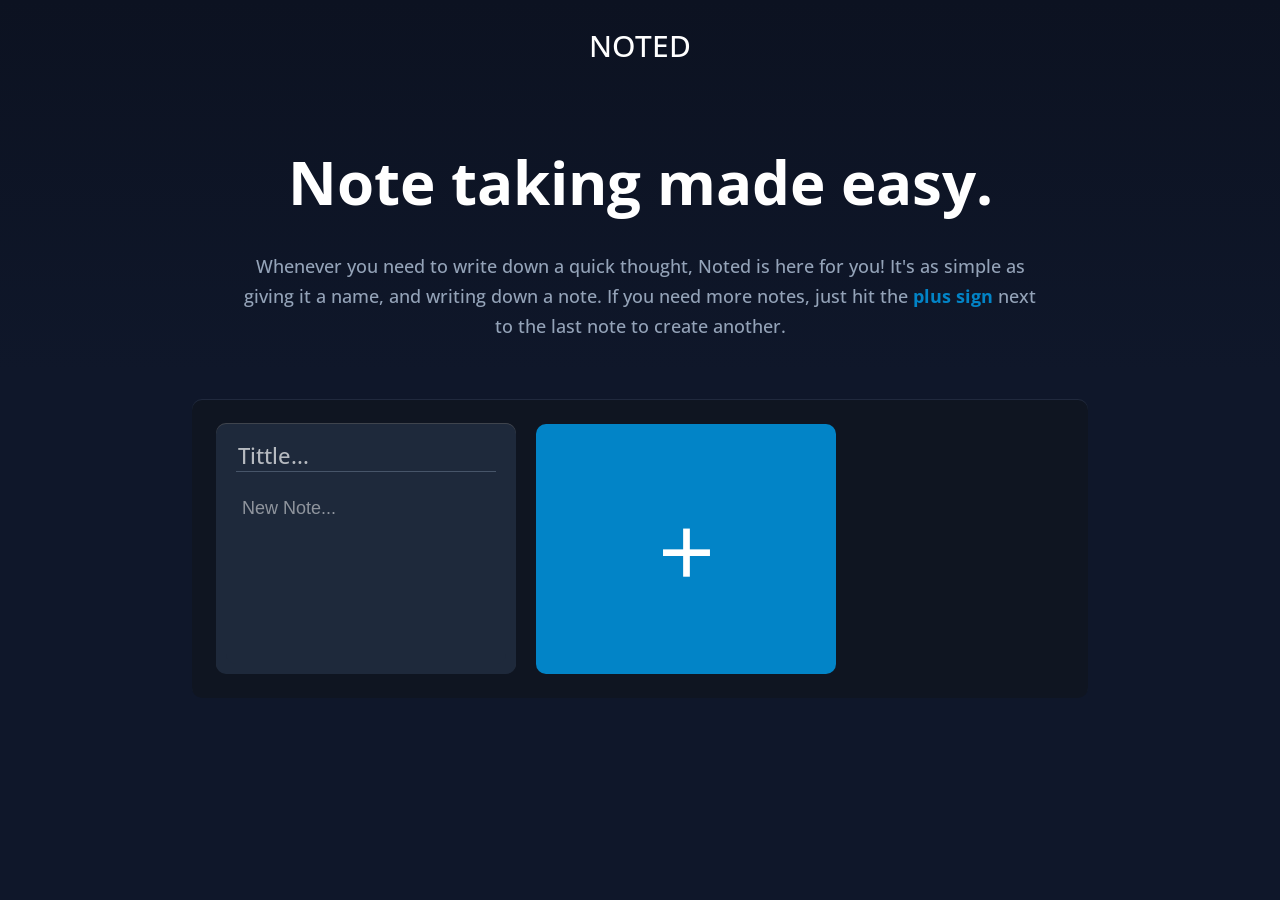
==== index.html @ 1e08ea76 "Rename app.html to index.html" ====
<!DOCTYPE html>
<html lang="en">
  <head>
    <meta charset="UTF-8" />
    <meta http-equiv="X-UA-Compatible" content="IE=edge" />
    <meta name="viewport" content="width=device-width, initial-scale=1.0" />
    <title>Noted</title>
    <link rel="stylesheet" href="src/main.css" />
    <link rel="preconnect" href="https://fonts.googleapis.com" />
    <link rel="preconnect" href="https://fonts.gstatic.com" crossorigin />
    <link
      href="https://fonts.googleapis.com/css2?family=Open+Sans:wght@400;500;700&display=swap"
      rel="stylesheet"
    />
    <script src="src/main.js" defer></script>
  </head>
  <body>
    <header>
      <nav>
        <img src="" alt="" />
        <h1>Noted</h1>
      </nav>
      <div class="text-cont">
        <h2>Note taking made easy.</h2>
        <p>
          Whenever you need to write down a quick thought, Noted is here for
          you! It's as simple as giving it a name, and writing down a note. If
          you need more notes, just hit the
          <span id="blue-span">plus sign</span> next to the last note to create
          another.
        </p>
      </div>
    </header>
    <section class="notes-app-cont">
      <main id="app">
        <!-- sticky note -->

        <div class="noteHead">
          <div class="inputContain">
            <input type="text" class="headerText" placeholder="Tittle..." />
          </div>
          <textarea class="note" placeholder="New Note..."></textarea>
        </div>

        <button type="button" class="add-note">+</button>
      </main>
    </section>
  </body>
</html>
---- src/main.css ----
* {
  box-sizing: border-box;
  caret-color: white;
  font-family: 'Open Sans', sans-serif;
}

body {
  display: flex;
  flex-direction: column;
  margin: 0;
  /* background-color: #0daa8b; */
  background-color: #0f172a;
  color: white;
  overflow-x: hidden;
}

/* Header */

header {
  width: 100vw;
  height: 400px;
  background: rgb(15,23,42);
background: linear-gradient(0deg, rgba(15,23,42,1) 7%, rgba(12,18,33,1) 100%);
}

nav {
  display: flex;
  justify-content: center;
  /* border: 1px solid #475569; */
  
}

h1 {
  font-size: 30px;
  font-weight: 500;
  text-transform: uppercase;
}

.text-cont {
  display: flex;
  flex-direction: column;
  justify-content: space-between;
  align-items: center;
  padding: 0 33rem;
}

h2 {
  font-size: 60px;
  text-align: center;
  margin-bottom: 10px;
}

p {
  color: #94a3b8;
  text-align: center;
  line-height: 30px;
  font-size: 18px;
  font-weight: 500;
}

#blue-span {
  color: #0284c7;
  font-weight: 700;
}

/* app */

.notes-app-cont {
  display: flex;
  flex-direction: column;
  justify-content: flex-end;
  width: 70%;
  margin-left: 15%;
  animation: notes-load 400ms ease-in;
}

#app {
  display: grid;
  /* sticky note at 200px width */
  grid-template-columns: repeat(auto-fill, 300px);
  padding: 24px;
  gap: 20px;
  background-color: #0f1521;
  border-radius: 10px;
  box-shadow: 0 -1px 0 0 #4755694b;
}

.note {
  height: 200px;
  color: white;
  box-sizing: border-box;
  padding: 16px;
  border-radius: 10px;
  border-top-right-radius: 0;
  border-top-left-radius: 0;
  background: #1e293b;
  border: none;
  resize: none;
  font-family: sans-serif;
  font-size: 18px;
  transition: 0.17s;
  line-height: 30px;
}

.note::placeholder {
  color: rgba(255, 255, 255, 0.5);
}

.note:focus, .note:active {
  outline: none;
 }

.noteHead {
  display: flex;
  flex-direction: column;
  justify-content: flex-end;
  border-radius: 10px;
  padding: 10px;
  height: 250px;
  background-color: #1e293b;
  box-shadow: 0 -1px 0 rgb(255, 255, 255, 20%);
  animation: notes-load 300ms ease-in;
}

.noteHead:hover {
  box-shadow: 0 0 0 3px #0284c7;
  transition: 0.15s;
}

.inputContain {
  display: flex;
  height: 20%;
  padding: 5px 10px;
  flex-direction: column;
  box-sizing: border-box;
  justify-content: flex-start;
  align-items: center;
}

.headerText {
  background-color: transparent;
  color: white;
  border: 1px solid #475569;
  border-top: none;
  border-right: none;
  border-left: none;
  height: 100%;
  width: 100%;
  font-size: 22px;
  font-weight: 500;
}

.headerText::placeholder {
  color: rgba(255, 255, 255, 0.677);
}

.headerText:focus, .headerText:active {
 outline: none;
}

.add-note {
  height: 250px;
  border: none;
  outline: none;
  background: #0284c7;
  border-radius: 10px;
  font-size: 100px;
  color: white;
  cursor: pointer;
  transition: background 0.15s;
}

.add-note:hover {
  background:#2ba5e2
}

/* animations */

@keyframes notes-load {
  0% {
    opacity: 0;
    transform: translateY(15%);
  }
  100% {
    opacity: 100;
  }
}

/* breakpoint */

@media (max-width: 1760px) {
  .text-cont {
    padding: 0 25rem ;
  }
}

@media (max-width: 1510px) {
  .text-cont {
    padding: 0 20rem ;
  }
}

@media (max-width: 1350px) {
  .text-cont {
    padding: 0 15rem ;
  }
}

@media (max-width: 1190px) {
  h2 {
    font-size: 40px;
  }
  p {
    font-size: 16px;
    line-height: 27px;
  }
  header {
    height: 350px;
  }
}

@media (max-width: 955px) {
  .text-cont {
    padding: 0 10rem ;
  }
}

@media (max-width: 790px) {
  .text-cont {
    padding: 0 5rem ;
  }
}

@media (max-width: 640px) {
  .text-cont {
    padding: 0 2rem;
  }
}

@media (max-width: 536px) {
  p {
    display: none;
  }
}
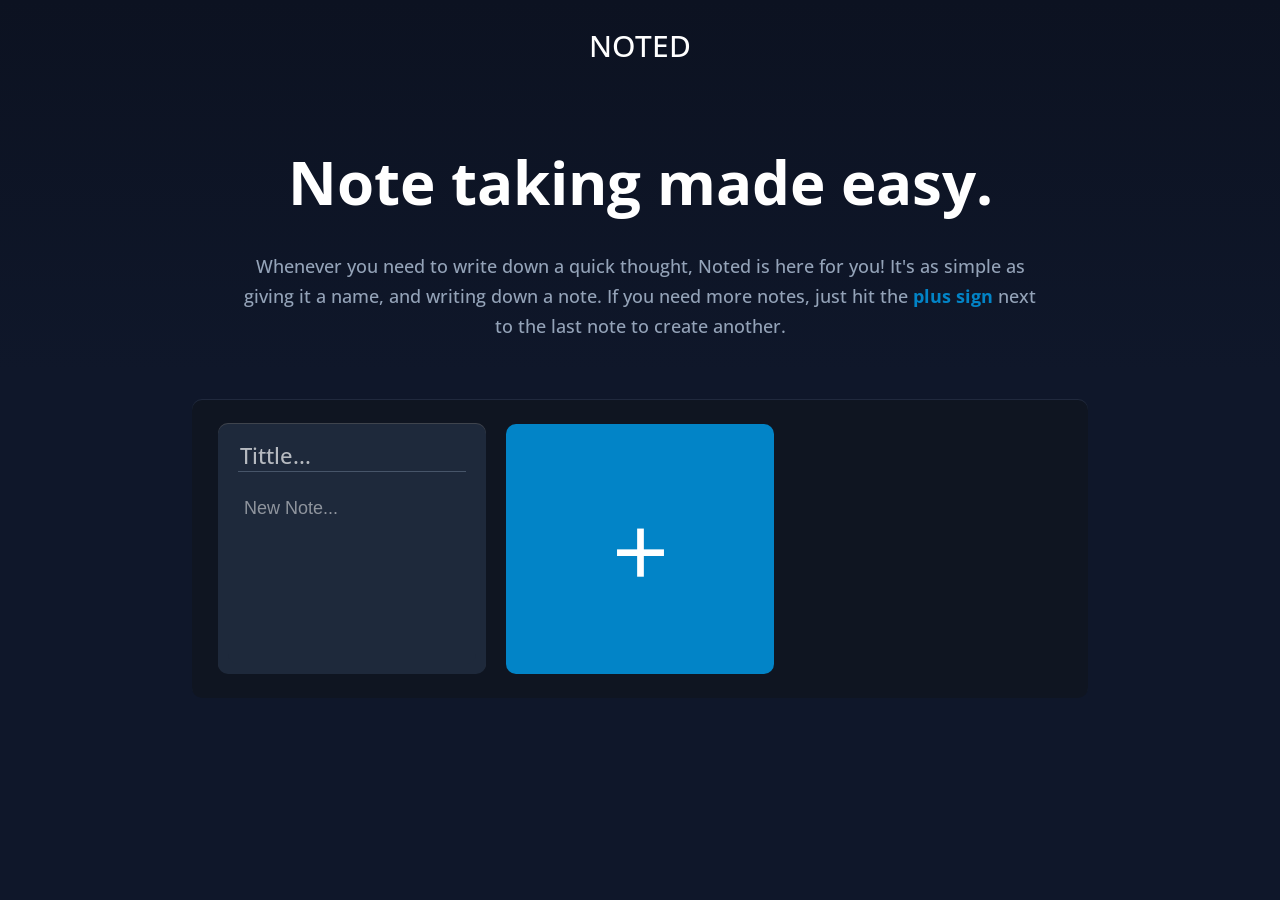
==== commit cf77bb56: "Updated Favicon" ====
--- a/index.html
+++ b/index.html
@@ -5,6 +5,7 @@
     <meta http-equiv="X-UA-Compatible" content="IE=edge" />
     <meta name="viewport" content="width=device-width, initial-scale=1.0" />
     <title>Noted</title>
+    <link rel="shortcut icon" type="image/svg" href="images/favicon.svg" />
     <link rel="stylesheet" href="src/main.css" />
     <link rel="preconnect" href="https://fonts.googleapis.com" />
     <link rel="preconnect" href="https://fonts.gstatic.com" crossorigin />
@@ -12,6 +13,7 @@
       href="https://fonts.googleapis.com/css2?family=Open+Sans:wght@400;500;700&display=swap"
       rel="stylesheet"
     />
+
     <script src="src/main.js" defer></script>
   </head>
   <body>
--- a/src/main.css
+++ b/src/main.css
@@ -77,7 +77,8 @@
 #app {
   display: grid;
   /* sticky note at 200px width */
-  grid-template-columns: repeat(auto-fill, 300px);
+  grid-template-columns: repeat(auto-fill, 268px);
+  justify-content: center;
   padding: 24px;
   gap: 20px;
   background-color: #0f1521;
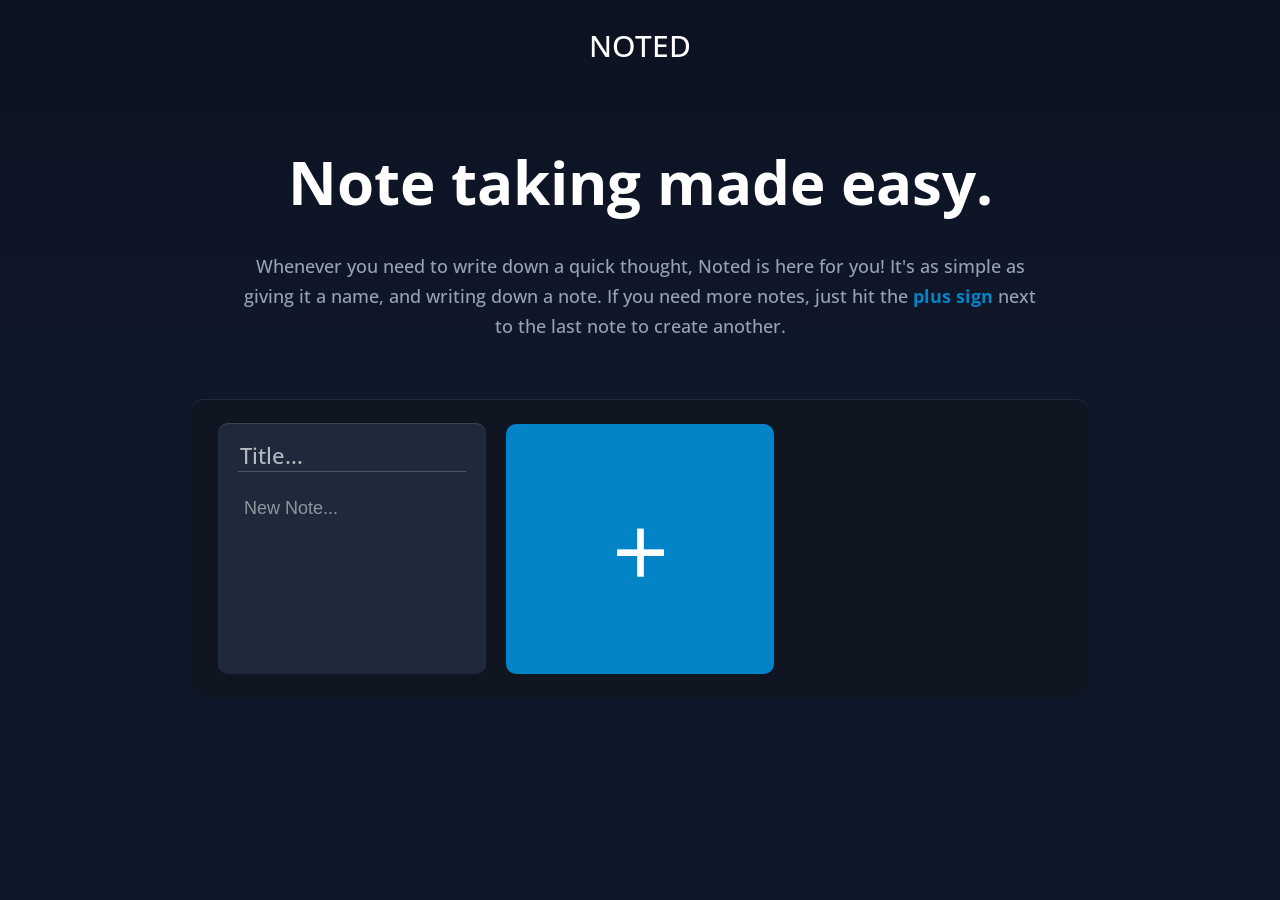
==== commit c0f39a32: "Update index.html" ====
--- a/index.html
+++ b/index.html
@@ -39,7 +39,7 @@
 
         <div class="noteHead">
           <div class="inputContain">
-            <input type="text" class="headerText" placeholder="Tittle..." />
+            <input type="text" class="headerText" placeholder="Title..." />
           </div>
           <textarea class="note" placeholder="New Note..."></textarea>
         </div>
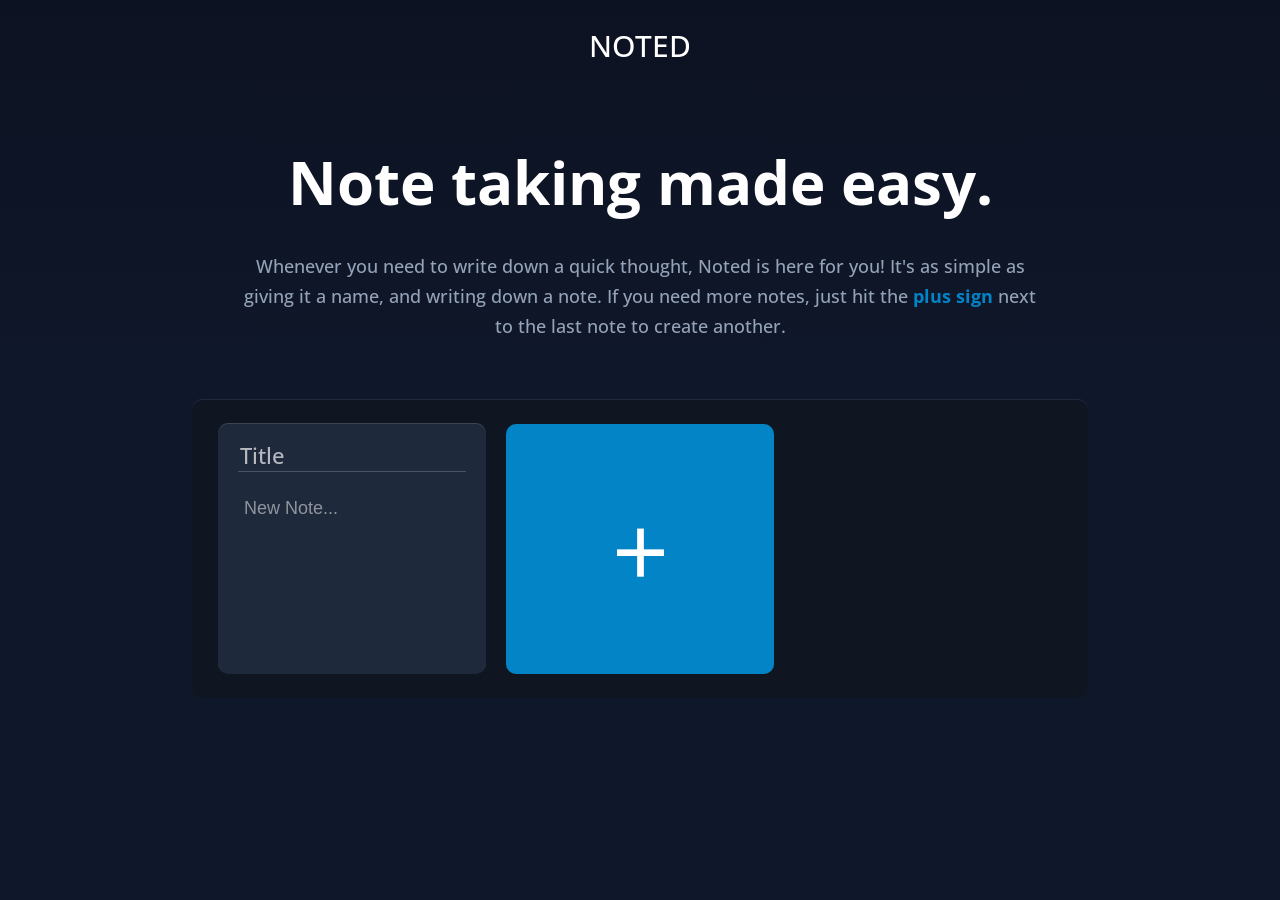
==== commit ce77cc48: "Replaced placeholder text" ====
--- a/index.html
+++ b/index.html
@@ -39,7 +39,7 @@
 
         <div class="noteHead">
           <div class="inputContain">
-            <input type="text" class="headerText" placeholder="Title..." />
+            <input type="text" class="headerText" placeholder="Title" />
           </div>
           <textarea class="note" placeholder="New Note..."></textarea>
         </div>
